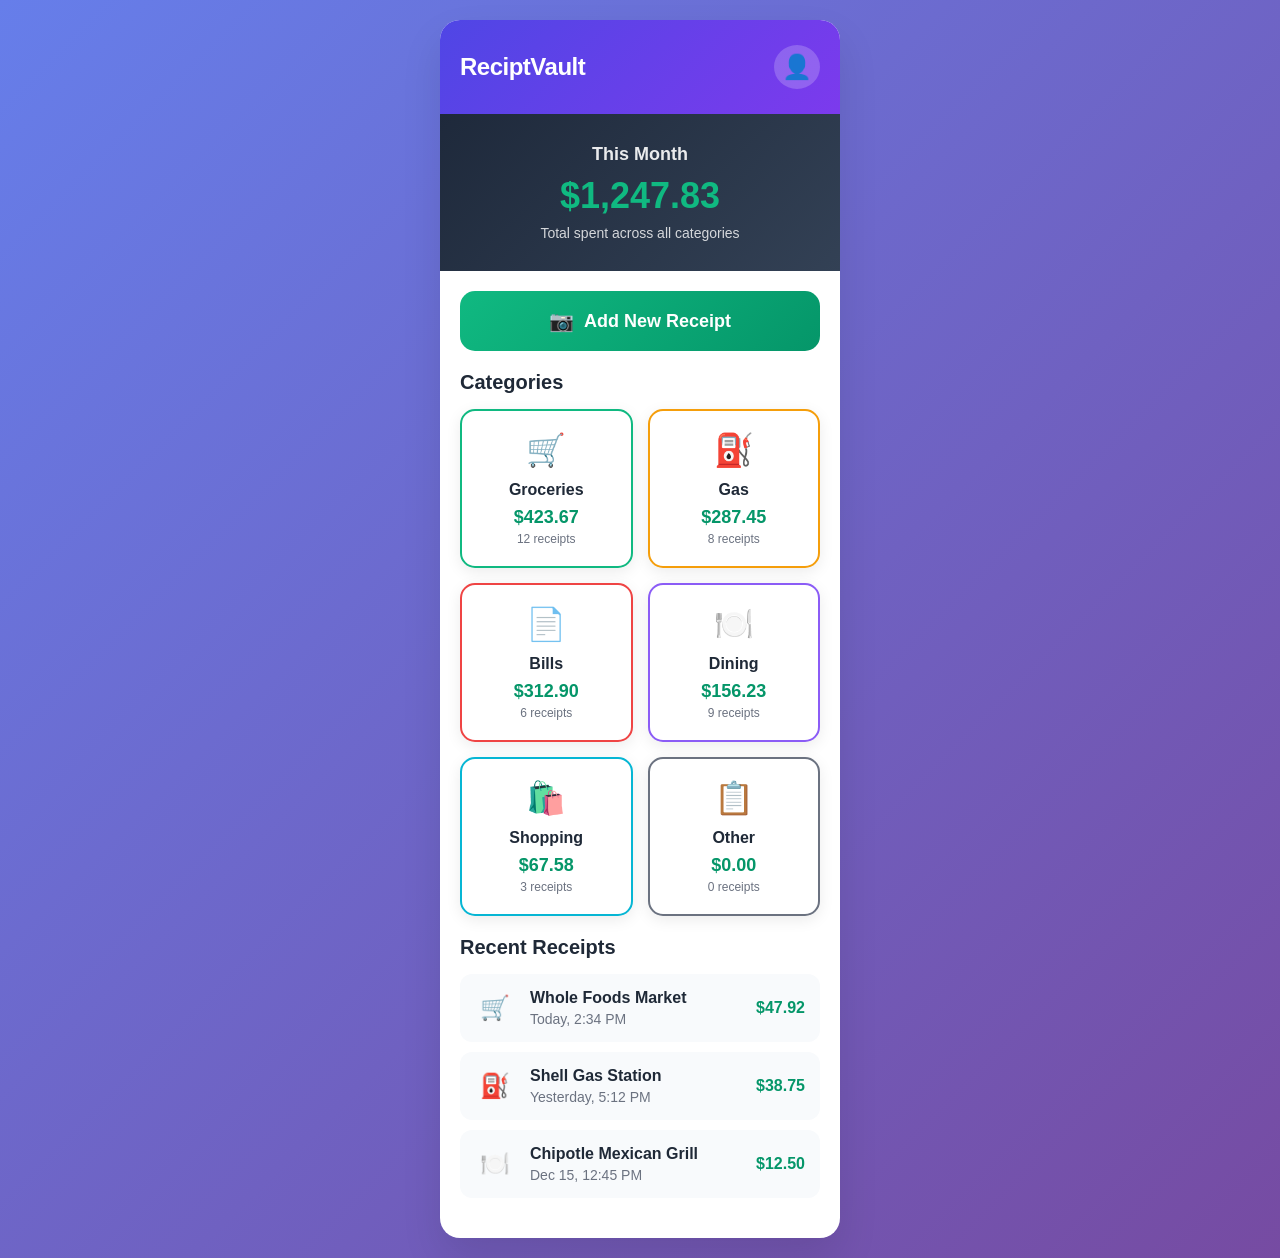
==== Index.html @ 8df23670 "finished" ====
<!DOCTYPE html>
<html lang="en">
<head>
    <meta charset="UTF-8">
    <meta name="viewport" content="width=device-width, initial-scale=1.0">
    <title>ReciptVault - Receipt Tracking</title>
    <link rel="stylesheet" href="style.css">
</head>
<body>
    <div class="container">
        <!-- Header -->
        <header class="header">
            <h1 class="logo">ReciptVault</h1>
            <div class="profile-icon">👤</div>
        </header>

        <!-- Monthly Summary -->
        <section class="summary-card">
            <h2>This Month</h2>
            <div class="total-amount">$1,247.83</div>
            <p class="summary-text">Total spent across all categories</p>
        </section>

        <!-- Add Receipt Button -->
        <button class="add-receipt-btn">
            <span class="camera-icon">📷</span>
            Add New Receipt
        </button>

        <!-- Categories Grid -->
        <section class="categories">
            <h3>Categories</h3>
            <div class="categories-grid">
                <div class="category-card groceries">
                    <div class="category-icon">🛒</div>
                    <div class="category-info">
                        <h4>Groceries</h4>
                        <p class="amount">$423.67</p>
                        <p class="receipt-count">12 receipts</p>
                    </div>
                </div>

                <div class="category-card gas">
                    <div class="category-icon">⛽</div>
                    <div class="category-info">
                        <h4>Gas</h4>
                        <p class="amount">$287.45</p>
                        <p class="receipt-count">8 receipts</p>
                    </div>
                </div>

                <div class="category-card bills">
                    <div class="category-icon">📄</div>
                    <div class="category-info">
                        <h4>Bills</h4>
                        <p class="amount">$312.90</p>
                        <p class="receipt-count">6 receipts</p>
                    </div>
                </div>

                <div class="category-card dining">
                    <div class="category-icon">🍽️</div>
                    <div class="category-info">
                        <h4>Dining</h4>
                        <p class="amount">$156.23</p>
                        <p class="receipt-count">9 receipts</p>
                    </div>
                </div>

                <div class="category-card shopping">
                    <div class="category-icon">🛍️</div>
                    <div class="category-info">
                        <h4>Shopping</h4>
                        <p class="amount">$67.58</p>
                        <p class="receipt-count">3 receipts</p>
                    </div>
                </div>

                <div class="category-card other">
                    <div class="category-icon">📋</div>
                    <div class="category-info">
                        <h4>Other</h4>
                        <p class="amount">$0.00</p>
                        <p class="receipt-count">0 receipts</p>
                    </div>
                </div>
            </div>
        </section>

        <!-- Recent Receipts -->
        <section class="recent-receipts">
            <h3>Recent Receipts</h3>
            <div class="receipt-item">
                <div class="receipt-icon">🛒</div>
                <div class="receipt-details">
                    <h4>Whole Foods Market</h4>
                    <p class="receipt-date">Today, 2:34 PM</p>
                </div>
                <div class="receipt-amount">$47.92</div>
            </div>

            <div class="receipt-item">
                <div class="receipt-icon">⛽</div>
                <div class="receipt-details">
                    <h4>Shell Gas Station</h4>
                    <p class="receipt-date">Yesterday, 5:12 PM</p>
                </div>
                <div class="receipt-amount">$38.75</div>
            </div>

            <div class="receipt-item">
                <div class="receipt-icon">🍽️</div>
                <div class="receipt-details">
                    <h4>Chipotle Mexican Grill</h4>
                    <p class="receipt-date">Dec 15, 12:45 PM</p>
                </div>
                <div class="receipt-amount">$12.50</div>
            </div>
        </section>
    </div>
</body>
</html>
---- style.css ----
* {
    margin: 0;
    padding: 0;
    box-sizing: border-box;
}

body {
    font-family: 'Segoe UI', Tahoma, Geneva, Verdana, sans-serif;
    background: linear-gradient(135deg, #667eea 0%, #764ba2 100%);
    min-height: 100vh;
    padding: 20px;
}

.container {
    max-width: 400px;
    margin: 0 auto;
    background: white;
    border-radius: 20px;
    overflow: hidden;
    box-shadow: 0 20px 40px rgba(0, 0, 0, 0.1);
}

/* Header */
.header {
    background: linear-gradient(135deg, #4f46e5 0%, #7c3aed 100%);
    color: white;
    padding: 25px 20px;
    display: flex;
    justify-content: space-between;
    align-items: center;
}

.logo {
    font-size: 24px;
    font-weight: 700;
    letter-spacing: -0.5px;
}

.profile-icon {
    font-size: 24px;
    background: rgba(255, 255, 255, 0.2);
    padding: 8px;
    border-radius: 50%;
}

/* Summary Card */
.summary-card {
    background: linear-gradient(135deg, #1e293b 0%, #334155 100%);
    color: white;
    padding: 30px 20px;
    text-align: center;
}

.summary-card h2 {
    font-size: 18px;
    margin-bottom: 10px;
    opacity: 0.9;
}

.total-amount {
    font-size: 36px;
    font-weight: 700;
    margin-bottom: 8px;
    color: #10b981;
}

.summary-text {
    opacity: 0.8;
    font-size: 14px;
}

/* Add Receipt Button */
.add-receipt-btn {
    width: calc(100% - 40px);
    margin: 20px;
    padding: 18px;
    background: linear-gradient(135deg, #10b981 0%, #059669 100%);
    color: white;
    border: none;
    border-radius: 15px;
    font-size: 18px;
    font-weight: 600;
    display: flex;
    align-items: center;
    justify-content: center;
    gap: 10px;
    cursor: pointer;
    transition: transform 0.2s;
}

.add-receipt-btn:hover {
    transform: translateY(-2px);
}

.camera-icon {
    font-size: 20px;
}

/* Categories */
.categories {
    padding: 0 20px 20px;
}

.categories h3 {
    font-size: 20px;
    margin-bottom: 15px;
    color: #1f2937;
}

.categories-grid {
    display: grid;
    grid-template-columns: 1fr 1fr;
    gap: 15px;
}

.category-card {
    background: white;
    border-radius: 15px;
    padding: 20px;
    display: flex;
    flex-direction: column;
    align-items: center;
    text-align: center;
    box-shadow: 0 4px 15px rgba(0, 0, 0, 0.08);
    border: 2px solid transparent;
    transition: all 0.3s ease;
}

.category-card:hover {
    transform: translateY(-3px);
    box-shadow: 0 8px 25px rgba(0, 0, 0, 0.15);
}

.category-card.groceries { border-color: #10b981; }
.category-card.gas { border-color: #f59e0b; }
.category-card.bills { border-color: #ef4444; }
.category-card.dining { border-color: #8b5cf6; }
.category-card.shopping { border-color: #06b6d4; }
.category-card.other { border-color: #6b7280; }

.category-icon {
    font-size: 32px;
    margin-bottom: 12px;
}

.category-info h4 {
    font-size: 16px;
    margin-bottom: 8px;
    color: #1f2937;
}

.amount {
    font-size: 18px;
    font-weight: 700;
    color: #059669;
    margin-bottom: 4px;
}

.receipt-count {
    font-size: 12px;
    color: #6b7280;
}

/* Recent Receipts */
.recent-receipts {
    padding: 0 20px 30px;
}

.recent-receipts h3 {
    font-size: 20px;
    margin-bottom: 15px;
    color: #1f2937;
}

.receipt-item {
    display: flex;
    align-items: center;
    padding: 15px;
    background: #f8fafc;
    border-radius: 12px;
    margin-bottom: 10px;
    transition: background 0.2s;
}

.receipt-item:hover {
    background: #e2e8f0;
}

.receipt-icon {
    font-size: 24px;
    margin-right: 15px;
    width: 40px;
    text-align: center;
}

.receipt-details {
    flex: 1;
}

.receipt-details h4 {
    font-size: 16px;
    margin-bottom: 4px;
    color: #1f2937;
}

.receipt-date {
    font-size: 14px;
    color: #6b7280;
}

.receipt-amount {
    font-size: 16px;
    font-weight: 600;
    color: #059669;
}
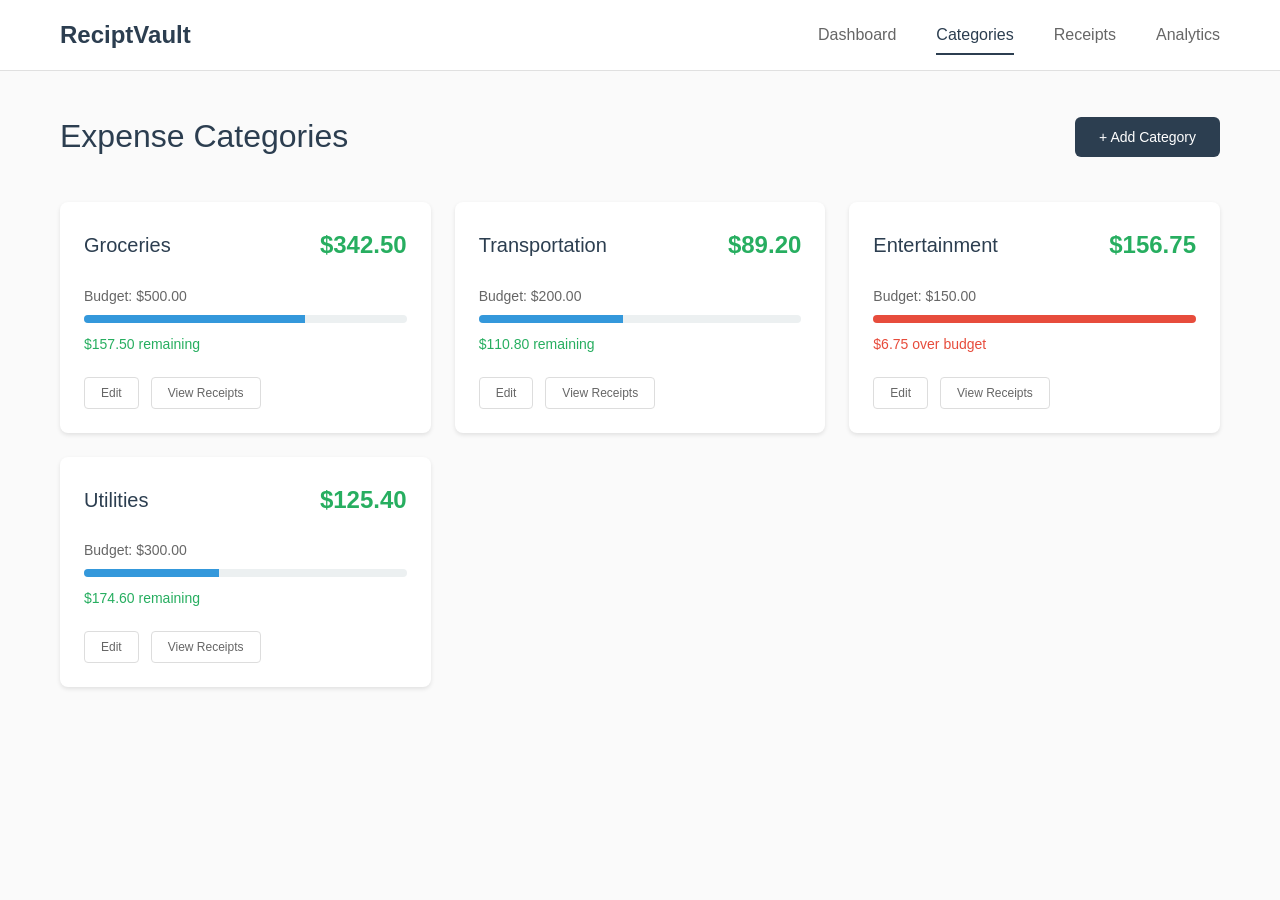
==== commit 060e453f: "progress" ====
--- a/Index.html
+++ b/Index.html
@@ -3,120 +3,106 @@
 <head>
     <meta charset="UTF-8">
     <meta name="viewport" content="width=device-width, initial-scale=1.0">
-    <title>ReciptVault - Receipt Tracking</title>
+    <title>ReciptVault - Category Management</title>
     <link rel="stylesheet" href="style.css">
+    <link href="dashbored.html">
 </head>
 <body>
-    <div class="container">
-        <!-- Header -->
-        <header class="header">
-            <h1 class="logo">ReciptVault</h1>
-            <div class="profile-icon">👤</div>
-        </header>
+    <nav class="navbar">
+        <div class="nav-container">
+            <div class="logo">
+                <h1>ReciptVault</h1>
+            </div>
+            <ul class="nav-menu">
+                <li><a href="#dashboard">Dashboard</a></li>
+                <li><a href="#categories" class="active">Categories</a></li>
+                <li><a href="#receipts">Receipts</a></li>
+                <li><a href="#analytics">Analytics</a></li>
+            </ul>
+        </div>
+    </nav>
 
-        <!-- Monthly Summary -->
-        <section class="summary-card">
-            <h2>This Month</h2>
-            <div class="total-amount">$1,247.83</div>
-            <p class="summary-text">Total spent across all categories</p>
-        </section>
+    <main class="main-content">
+        <div class="container">
+            <header class="page-header">
+                <h2>Expense Categories</h2>
+                <button class="btn-primary">+ Add Category</button>
+            </header>
 
-        <!-- Add Receipt Button -->
-        <button class="add-receipt-btn">
-            <span class="camera-icon">📷</span>
-            Add New Receipt
-        </button>
-
-        <!-- Categories Grid -->
-        <section class="categories">
-            <h3>Categories</h3>
             <div class="categories-grid">
-                <div class="category-card groceries">
-                    <div class="category-icon">🛒</div>
-                    <div class="category-info">
-                        <h4>Groceries</h4>
-                        <p class="amount">$423.67</p>
-                        <p class="receipt-count">12 receipts</p>
+                <div class="category-card">
+                    <div class="category-header">
+                        <h3>Groceries</h3>
+                        <span class="category-total">$342.50</span>
+                    </div>
+                    <div class="budget-info">
+                        <span class="budget-label">Budget: $500.00</span>
+                        <div class="progress-bar">
+                            <div class="progress-fill" style="width: 68.5%"></div>
+                        </div>
+                        <span class="budget-remaining">$157.50 remaining</span>
+                    </div>
+                    <div class="category-actions">
+                        <button class="btn-secondary">Edit</button>
+                        <button class="btn-secondary">View Receipts</button>
                     </div>
                 </div>
 
-                <div class="category-card gas">
-                    <div class="category-icon">⛽</div>
-                    <div class="category-info">
-                        <h4>Gas</h4>
-                        <p class="amount">$287.45</p>
-                        <p class="receipt-count">8 receipts</p>
+                <div class="category-card">
+                    <div class="category-header">
+                        <h3>Transportation</h3>
+                        <span class="category-total">$89.20</span>
+                    </div>
+                    <div class="budget-info">
+                        <span class="budget-label">Budget: $200.00</span>
+                        <div class="progress-bar">
+                            <div class="progress-fill" style="width: 44.6%"></div>
+                        </div>
+                        <span class="budget-remaining">$110.80 remaining</span>
+                    </div>
+                    <div class="category-actions">
+                        <button class="btn-secondary">Edit</button>
+                        <button class="btn-secondary">View Receipts</button>
                     </div>
                 </div>
 
-                <div class="category-card bills">
-                    <div class="category-icon">📄</div>
-                    <div class="category-info">
-                        <h4>Bills</h4>
-                        <p class="amount">$312.90</p>
-                        <p class="receipt-count">6 receipts</p>
+                <div class="category-card">
+                    <div class="category-header">
+                        <h3>Entertainment</h3>
+                        <span class="category-total">$156.75</span>
+                    </div>
+                    <div class="budget-info">
+                        <span class="budget-label">Budget: $150.00</span>
+                        <div class="progress-bar">
+                            <div class="progress-fill warning" style="width: 100%"></div>
+                        </div>
+                        <span class="budget-remaining warning">$6.75 over budget</span>
+                    </div>
+                    <div class="category-actions">
+                        <button class="btn-secondary">Edit</button>
+                        <button class="btn-secondary">View Receipts</button>
                     </div>
                 </div>
 
-                <div class="category-card dining">
-                    <div class="category-icon">🍽️</div>
-                    <div class="category-info">
-                        <h4>Dining</h4>
-                        <p class="amount">$156.23</p>
-                        <p class="receipt-count">9 receipts</p>
+                <div class="category-card">
+                    <div class="category-header">
+                        <h3>Utilities</h3>
+                        <span class="category-total">$125.40</span>
                     </div>
-                </div>
-
-                <div class="category-card shopping">
-                    <div class="category-icon">🛍️</div>
-                    <div class="category-info">
-                        <h4>Shopping</h4>
-                        <p class="amount">$67.58</p>
-                        <p class="receipt-count">3 receipts</p>
+                    <div class="budget-info">
+                        <span class="budget-label">Budget: $300.00</span>
+                        <div class="progress-bar">
+                            <div class="progress-fill" style="width: 41.8%"></div>
+                        </div>
+                        <span class="budget-remaining">$174.60 remaining</span>
                     </div>
-                </div>
-
-                <div class="category-card other">
-                    <div class="category-icon">📋</div>
-                    <div class="category-info">
-                        <h4>Other</h4>
-                        <p class="amount">$0.00</p>
-                        <p class="receipt-count">0 receipts</p>
+                    <div class="category-actions">
+                        <button class="btn-secondary">Edit</button>
+                        <button class="btn-secondary">View Receipts</button>
                     </div>
                 </div>
             </div>
-        </section>
-
-        <!-- Recent Receipts -->
-        <section class="recent-receipts">
-            <h3>Recent Receipts</h3>
-            <div class="receipt-item">
-                <div class="receipt-icon">🛒</div>
-                <div class="receipt-details">
-                    <h4>Whole Foods Market</h4>
-                    <p class="receipt-date">Today, 2:34 PM</p>
-                </div>
-                <div class="receipt-amount">$47.92</div>
-            </div>
-
-            <div class="receipt-item">
-                <div class="receipt-icon">⛽</div>
-                <div class="receipt-details">
-                    <h4>Shell Gas Station</h4>
-                    <p class="receipt-date">Yesterday, 5:12 PM</p>
-                </div>
-                <div class="receipt-amount">$38.75</div>
-            </div>
-
-            <div class="receipt-item">
-                <div class="receipt-icon">🍽️</div>
-                <div class="receipt-details">
-                    <h4>Chipotle Mexican Grill</h4>
-                    <p class="receipt-date">Dec 15, 12:45 PM</p>
-                </div>
-                <div class="receipt-amount">$12.50</div>
-            </div>
-        </section>
-    </div>
+        </div>
+    </main>
 </body>
 </html>
--- a/style.css
+++ b/style.css
@@ -6,210 +6,218 @@
 
 body {
     font-family: 'Segoe UI', Tahoma, Geneva, Verdana, sans-serif;
-    background: linear-gradient(135deg, #667eea 0%, #764ba2 100%);
-    min-height: 100vh;
-    padding: 20px;
-}
-
-.container {
-    max-width: 400px;
+    background-color: #fafafa;
+    color: #333;
+    line-height: 1.6;
+}
+
+/* Navigation */
+.navbar {
+    background-color: #fff;
+    border-bottom: 1px solid #e0e0e0;
+    position: sticky;
+    top: 0;
+    z-index: 100;
+}
+
+.nav-container {
+    max-width: 1200px;
     margin: 0 auto;
-    background: white;
-    border-radius: 20px;
-    overflow: hidden;
-    box-shadow: 0 20px 40px rgba(0, 0, 0, 0.1);
-}
-
-/* Header */
-.header {
-    background: linear-gradient(135deg, #4f46e5 0%, #7c3aed 100%);
-    color: white;
-    padding: 25px 20px;
+    padding: 0 20px;
     display: flex;
     justify-content: space-between;
     align-items: center;
-}
-
-.logo {
+    height: 70px;
+}
+
+.logo h1 {
     font-size: 24px;
-    font-weight: 700;
-    letter-spacing: -0.5px;
-}
-
-.profile-icon {
-    font-size: 24px;
-    background: rgba(255, 255, 255, 0.2);
-    padding: 8px;
-    border-radius: 50%;
-}
-
-/* Summary Card */
-.summary-card {
-    background: linear-gradient(135deg, #1e293b 0%, #334155 100%);
-    color: white;
-    padding: 30px 20px;
-    text-align: center;
-}
-
-.summary-card h2 {
-    font-size: 18px;
-    margin-bottom: 10px;
-    opacity: 0.9;
-}
-
-.total-amount {
-    font-size: 36px;
-    font-weight: 700;
-    margin-bottom: 8px;
-    color: #10b981;
-}
-
-.summary-text {
-    opacity: 0.8;
-    font-size: 14px;
-}
-
-/* Add Receipt Button */
-.add-receipt-btn {
-    width: calc(100% - 40px);
-    margin: 20px;
-    padding: 18px;
-    background: linear-gradient(135deg, #10b981 0%, #059669 100%);
+    font-weight: 600;
+    color: #2c3e50;
+}
+
+.nav-menu {
+    display: flex;
+    list-style: none;
+    gap: 40px;
+}
+
+.nav-menu a {
+    text-decoration: none;
+    color: #666;
+    font-weight: 500;
+    padding: 10px 0;
+    transition: color 0.3s ease;
+}
+
+.nav-menu a:hover,
+.nav-menu a.active {
+    color: #2c3e50;
+    border-bottom: 2px solid #2c3e50;
+}
+
+/* Main Content */
+.main-content {
+    max-width: 1200px;
+    margin: 0 auto;
+    padding: 40px 20px;
+}
+
+.container {
+    width: 100%;
+}
+
+.page-header {
+    display: flex;
+    justify-content: space-between;
+    align-items: center;
+    margin-bottom: 40px;
+}
+
+.page-header h2 {
+    font-size: 32px;
+    font-weight: 300;
+    color: #2c3e50;
+}
+
+/* Buttons */
+.btn-primary {
+    background-color: #2c3e50;
     color: white;
     border: none;
-    border-radius: 15px;
-    font-size: 18px;
-    font-weight: 600;
-    display: flex;
-    align-items: center;
-    justify-content: center;
-    gap: 10px;
+    padding: 12px 24px;
+    border-radius: 6px;
+    font-size: 14px;
+    font-weight: 500;
     cursor: pointer;
-    transition: transform 0.2s;
-}
-
-.add-receipt-btn:hover {
-    transform: translateY(-2px);
-}
-
-.camera-icon {
-    font-size: 20px;
-}
-
-/* Categories */
-.categories {
-    padding: 0 20px 20px;
-}
-
-.categories h3 {
-    font-size: 20px;
-    margin-bottom: 15px;
-    color: #1f2937;
-}
-
+    transition: background-color 0.3s ease;
+}
+
+.btn-primary:hover {
+    background-color: #34495e;
+}
+
+.btn-secondary {
+    background-color: transparent;
+    color: #666;
+    border: 1px solid #ddd;
+    padding: 8px 16px;
+    border-radius: 4px;
+    font-size: 12px;
+    cursor: pointer;
+    transition: all 0.3s ease;
+}
+
+.btn-secondary:hover {
+    background-color: #f8f9fa;
+    border-color: #bbb;
+}
+
+/* Categories Grid */
 .categories-grid {
     display: grid;
-    grid-template-columns: 1fr 1fr;
-    gap: 15px;
+    grid-template-columns: repeat(auto-fit, minmax(350px, 1fr));
+    gap: 24px;
 }
 
 .category-card {
-    background: white;
-    border-radius: 15px;
-    padding: 20px;
-    display: flex;
-    flex-direction: column;
+    background-color: white;
+    border-radius: 8px;
+    padding: 24px;
+    box-shadow: 0 2px 4px rgba(0,0,0,0.1);
+    transition: box-shadow 0.3s ease;
+}
+
+.category-card:hover {
+    box-shadow: 0 4px 12px rgba(0,0,0,0.15);
+}
+
+.category-header {
+    display: flex;
+    justify-content: space-between;
     align-items: center;
-    text-align: center;
-    box-shadow: 0 4px 15px rgba(0, 0, 0, 0.08);
-    border: 2px solid transparent;
-    transition: all 0.3s ease;
-}
-
-.category-card:hover {
-    transform: translateY(-3px);
-    box-shadow: 0 8px 25px rgba(0, 0, 0, 0.15);
-}
-
-.category-card.groceries { border-color: #10b981; }
-.category-card.gas { border-color: #f59e0b; }
-.category-card.bills { border-color: #ef4444; }
-.category-card.dining { border-color: #8b5cf6; }
-.category-card.shopping { border-color: #06b6d4; }
-.category-card.other { border-color: #6b7280; }
-
-.category-icon {
-    font-size: 32px;
-    margin-bottom: 12px;
-}
-
-.category-info h4 {
-    font-size: 16px;
+    margin-bottom: 20px;
+}
+
+.category-header h3 {
+    font-size: 20px;
+    font-weight: 500;
+    color: #2c3e50;
+}
+
+.category-total {
+    font-size: 24px;
+    font-weight: 600;
+    color: #27ae60;
+}
+
+/* Budget Info */
+.budget-info {
+    margin-bottom: 20px;
+}
+
+.budget-label {
+    font-size: 14px;
+    color: #666;
+    display: block;
     margin-bottom: 8px;
-    color: #1f2937;
-}
-
-.amount {
-    font-size: 18px;
-    font-weight: 700;
-    color: #059669;
-    margin-bottom: 4px;
-}
-
-.receipt-count {
-    font-size: 12px;
-    color: #6b7280;
-}
-
-/* Recent Receipts */
-.recent-receipts {
-    padding: 0 20px 30px;
-}
-
-.recent-receipts h3 {
-    font-size: 20px;
-    margin-bottom: 15px;
-    color: #1f2937;
-}
-
-.receipt-item {
-    display: flex;
-    align-items: center;
-    padding: 15px;
-    background: #f8fafc;
-    border-radius: 12px;
-    margin-bottom: 10px;
-    transition: background 0.2s;
-}
-
-.receipt-item:hover {
-    background: #e2e8f0;
-}
-
-.receipt-icon {
-    font-size: 24px;
-    margin-right: 15px;
-    width: 40px;
-    text-align: center;
-}
-
-.receipt-details {
-    flex: 1;
-}
-
-.receipt-details h4 {
-    font-size: 16px;
-    margin-bottom: 4px;
-    color: #1f2937;
-}
-
-.receipt-date {
+}
+
+.progress-bar {
+    width: 100%;
+    height: 8px;
+    background-color: #ecf0f1;
+    border-radius: 4px;
+    overflow: hidden;
+    margin-bottom: 8px;
+}
+
+.progress-fill {
+    height: 100%;
+    background-color: #3498db;
+    transition: width 0.3s ease;
+}
+
+.progress-fill.warning {
+    background-color: #e74c3c;
+}
+
+.budget-remaining {
     font-size: 14px;
-    color: #6b7280;
-}
-
-.receipt-amount {
-    font-size: 16px;
-    font-weight: 600;
-    color: #059669;
-}
+    color: #27ae60;
+    font-weight: 500;
+}
+
+.budget-remaining.warning {
+    color: #e74c3c;
+}
+
+/* Category Actions */
+.category-actions {
+    display: flex;
+    gap: 12px;
+}
+
+/* Responsive Design */
+@media (max-width: 768px) {
+    .nav-container {
+        flex-direction: column;
+        height: auto;
+        padding: 20px;
+    }
+
+    .nav-menu {
+        margin-top: 20px;
+        gap: 20px;
+    }
+
+    .page-header {
+        flex-direction: column;
+        align-items: flex-start;
+        gap: 20px;
+    }
+
+    .categories-grid {
+        grid-template-columns: 1fr;
+    }
+}
